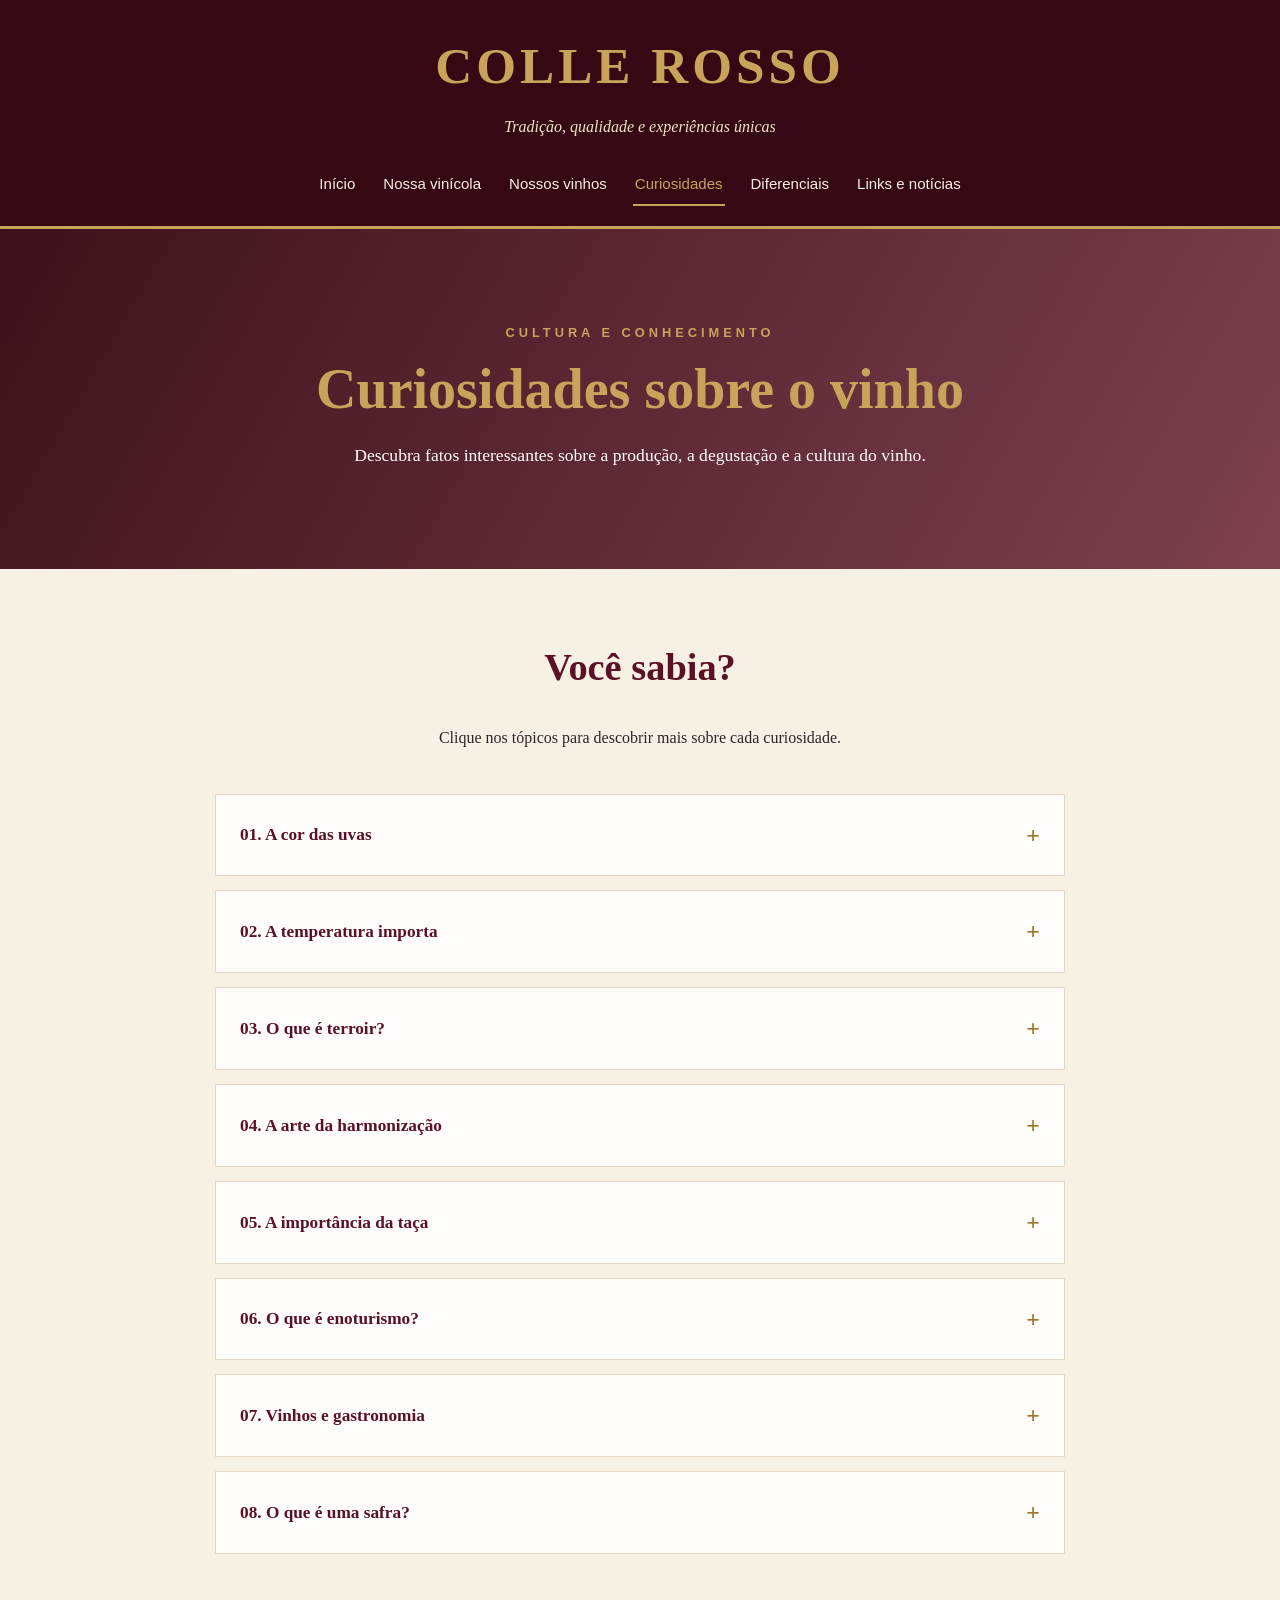
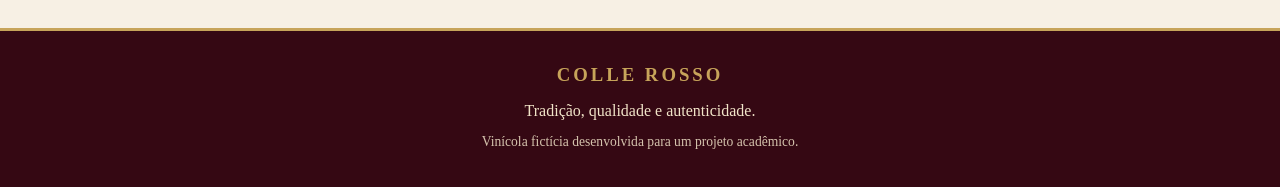
==== curiosidades.html @ 6cc1bf2d "." ====
<!DOCTYPE html>
<html lang="pt-BR">

<head>
    <meta charset="UTF-8">
    <meta name="viewport" content="width=device-width, initial-scale=1.0">

    <title>Curiosidades | Colle Rosso</title>

    <link rel="stylesheet" href="style.css">
    <script src="script.js" defer></script>
</head>

<body>

    <header class="cabecalho">

        <div class="marca">
            <h1>COLLE ROSSO</h1>
            <p>Tradição, qualidade e experiências únicas</p>
        </div>

        <button class="botao-menu"
                id="botao-menu"
                aria-label="Abrir menu"
                aria-expanded="false"
                aria-controls="menu-principal">
            ☰
        </button>

        <nav class="menu" id="menu-principal">

            <a href="index.html">Início</a>
            <a href="vinicola.html">Nossa vinícola</a>
            <a href="vinhos.html">Nossos vinhos</a>
            <a href="curiosidades.html" aria-current="page">Curiosidades</a>
            <a href="diferencas.html">Diferenciais</a>
            <a href="links.html">Links e notícias</a>

        </nav>

    </header>


    <section class="hero">

        <div class="hero-conteudo">

            <p class="subtitulo">CULTURA E CONHECIMENTO</p>

            <h2>Curiosidades sobre o vinho</h2>

            <p>
                Descubra fatos interessantes sobre a produção,
                a degustação e a cultura do vinho.
            </p>

        </div>

    </section>


    <main>

        <section class="introducao">

            <h2>Você sabia?</h2>

            <p>
                Clique nos tópicos para descobrir mais
                sobre cada curiosidade.
            </p>

        </section>


        <section class="lista-curiosidades">


            <article class="curiosidade">

                <button
                    class="botao-curiosidade"
                    aria-expanded="false"
                    aria-controls="curiosidade-1">

                    <span>01. A cor das uvas</span>

                    <span class="simbolo">+</span>

                </button>

                <div
                    class="conteudo-curiosidade"
                    id="curiosidade-1"
                    hidden>

                    <p>
                        A cor de um vinho depende de fatores como
                        a variedade da uva e o processo de produção.
                        Nos vinhos tintos, o contato do suco com
                        as cascas contribui para a cor e para
                        a extração de compostos.
                    </p>

                </div>

            </article>


            <article class="curiosidade">

                <button
                    class="botao-curiosidade"
                    aria-expanded="false"
                    aria-controls="curiosidade-2">

                    <span>02. A temperatura importa</span>

                    <span class="simbolo">+</span>

                </button>

                <div
                    class="conteudo-curiosidade"
                    id="curiosidade-2"
                    hidden>

                    <p>
                        A temperatura de serviço influencia
                        a percepção dos aromas e sabores.
                        Por isso, diferentes estilos de vinho
                        costumam ser servidos em temperaturas
                        distintas.
                    </p>

                </div>

            </article>


            <article class="curiosidade">

                <button
                    class="botao-curiosidade"
                    aria-expanded="false"
                    aria-controls="curiosidade-3">

                    <span>03. O que é terroir?</span>

                    <span class="simbolo">+</span>

                </button>

                <div
                    class="conteudo-curiosidade"
                    id="curiosidade-3"
                    hidden>

                    <p>
                        Terroir é um conceito que reúne fatores
                        naturais e humanos, como clima, solo,
                        relevo e práticas de cultivo, que
                        influenciam as características de um vinho.
                    </p>

                </div>

            </article>


            <article class="curiosidade">

                <button
                    class="botao-curiosidade"
                    aria-expanded="false"
                    aria-controls="curiosidade-4">

                    <span>04. A arte da harmonização</span>

                    <span class="simbolo">+</span>

                </button>

                <div
                    class="conteudo-curiosidade"
                    id="curiosidade-4"
                    hidden>

                    <p>
                        A harmonização procura criar equilíbrio
                        entre a bebida e a comida. Intensidade,
                        acidez, textura e sabores são alguns
                        dos aspectos considerados.
                    </p>

                </div>

            </article>


            <article class="curiosidade">

                <button
                    class="botao-curiosidade"
                    aria-expanded="false"
                    aria-controls="curiosidade-5">

                    <span>05. A importância da taça</span>

                    <span class="simbolo">+</span>

                </button>

                <div
                    class="conteudo-curiosidade"
                    id="curiosidade-5"
                    hidden>

                    <p>
                        O formato da taça pode ajudar a direcionar
                        os aromas e influenciar a experiência
                        de degustação. É possível apreciar um bom
                        vinho sem precisar ter muitos modelos
                        diferentes de taças.
                    </p>

                </div>

            </article>


            <article class="curiosidade">

                <button
                    class="botao-curiosidade"
                    aria-expanded="false"
                    aria-controls="curiosidade-6">

                    <span>06. O que é enoturismo?</span>

                    <span class="simbolo">+</span>

                </button>

                <div
                    class="conteudo-curiosidade"
                    id="curiosidade-6"
                    hidden>

                    <p>
                        O enoturismo combina o vinho com
                        experiências como visitas a vinícolas,
                        degustações, passeios e atividades
                        gastronômicas.
                    </p>

                </div>

            </article>


            <article class="curiosidade">

                <button
                    class="botao-curiosidade"
                    aria-expanded="false"
                    aria-controls="curiosidade-7">

                    <span>07. Vinhos e gastronomia</span>

                    <span class="simbolo">+</span>

                </button>

                <div
                    class="conteudo-curiosidade"
                    id="curiosidade-7"
                    hidden>

                    <p>
                        Vinhos podem acompanhar entradas,
                        pratos principais e sobremesas.
                        O melhor acompanhamento depende
                        do estilo da bebida e das preferências
                        de quem está à mesa.
                    </p>

                </div>

            </article>


            <article class="curiosidade">

                <button
                    class="botao-curiosidade"
                    aria-expanded="false"
                    aria-controls="curiosidade-8">

                    <span>08. O que é uma safra?</span>

                    <span class="simbolo">+</span>

                </button>

                <div
                    class="conteudo-curiosidade"
                    id="curiosidade-8"
                    hidden>

                    <p>
                        A safra está relacionada ao ano de colheita
                        das uvas. As condições climáticas variam
                        de um ano para outro e podem influenciar
                        as características da produção.
                    </p>

                </div>

            </article>


        </section>

    </main>


    <footer class="rodape">

        <h3>COLLE ROSSO</h3>

        <p>Tradição, qualidade e autenticidade.</p>

        <p class="rodape-menor">
            Vinícola fictícia desenvolvida para um projeto acadêmico.
        </p>

    </footer>

</body>

</html>
---- style.css ----
/* ========================================
   1. CORES E CONFIGURAÇÕES GERAIS
======================================== */

:root {
    --bordo: #5b1025;
    --bordo-escuro: #350813;
    --dourado: #c7a45a;
    --creme: #f7f0e4;
    --branco: #fffdf9;
    --texto: #302329;
    --borda: #e5d7c2;
}

* {
    box-sizing: border-box;
}

html {
    scroll-behavior: smooth;
}

body {
    margin: 0;
    font-family: Georgia, "Times New Roman", serif;
    background: var(--creme);
    color: var(--texto);
    line-height: 1.7;
}

img {
    max-width: 100%;
}

a {
    color: var(--bordo);
}

button {
    font: inherit;
}


/* ========================================
   2. CABEÇALHO E MARCA
======================================== */

.cabecalho {
    background: var(--bordo-escuro);
    color: var(--creme);
    border-bottom: 3px solid var(--dourado);
}

.marca {
    text-align: center;
    padding: 22px 16px 12px;
}

.marca h1 {
    margin: 0;
    color: var(--dourado);
    font-size: clamp(2rem, 5vw, 3.2rem);
    letter-spacing: 4px;
}

.marca p {
    margin: 4px 0 0;
    font-style: italic;
    color: #f1e4c8;
}


/* ========================================
   3. MENU DE NAVEGAÇÃO
======================================== */

.menu {
    display: flex;
    justify-content: center;
    align-items: center;
    flex-wrap: wrap;
    gap: 8px 24px;
    padding: 12px 18px 20px;
}

.menu a {
    color: var(--creme);
    text-decoration: none;
    font-family: Arial, sans-serif;
    font-size: 0.94rem;
    padding: 7px 2px;
    border-bottom: 2px solid transparent;
    transition: color 0.25s, border-color 0.25s;
}

.menu a:hover,
.menu a:focus-visible,
.menu a[aria-current="page"] {
    color: var(--dourado);
    border-bottom-color: var(--dourado);
}

.menu a:focus-visible,
.botao:focus-visible,
button:focus-visible {
    outline: 2px solid var(--dourado);
    outline-offset: 4px;
}


/* Botão do menu para celulares */

.botao-menu {
    display: none;
    background: transparent;
    border: 1px solid var(--dourado);
    color: var(--dourado);
    padding: 7px 13px;
    cursor: pointer;
    font-size: 1.5rem;
}


/* ========================================
   4. BANNER PRINCIPAL
======================================== */

.hero {
    min-height: 340px;
    display: grid;
    place-items: center;
    text-align: center;
    padding: 55px 22px;

    background:
        linear-gradient(
            120deg,
            rgba(53, 8, 19, 0.96),
            rgba(91, 16, 37, 0.78)
        );

    color: var(--branco);
}

.hero-conteudo {
    max-width: 780px;
}

.subtitulo {
    color: var(--dourado);
    font-family: Arial, sans-serif;
    font-size: 0.8rem;
    letter-spacing: 4px;
    font-weight: bold;
}

.hero h2 {
    color: var(--dourado);
    font-size: clamp(2rem, 5vw, 3.5rem);
    line-height: 1.2;
    margin: 12px 0 18px;
}

.hero p:not(.subtitulo) {
    font-size: 1.1rem;
}


/* ========================================
   5. CONTEÚDO DAS PÁGINAS
======================================== */

main {
    width: min(1100px, 100%);
    margin: auto;
    padding: 42px 22px 60px;
}

.introducao {
    max-width: 800px;
    margin: 0 auto 42px;
    text-align: center;
}

.introducao h2,
.secao h2 {
    color: var(--bordo);
    font-size: clamp(1.7rem, 4vw, 2.4rem);
    line-height: 1.3;
}

.introducao p {
    margin: 12px auto;
}

.secao {
    margin-top: 45px;
    margin-bottom: 45px;
}

.secao > h2 {
    text-align: center;
    margin-bottom: 24px;
}

.texto-centralizado {
    max-width: 800px;
    margin: 20px auto;
    text-align: center;
}


/* ========================================
   6. CARTÕES
======================================== */

.grade-cartoes {
    display: grid;
    grid-template-columns: repeat(
        auto-fit,
        minmax(min(100%, 240px), 1fr)
    );

    gap: 22px;
}

.cartao {
    background: var(--branco);
    border: 1px solid var(--borda);
    border-radius: 5px;
    padding: 25px;

    box-shadow: 0 5px 18px rgba(53, 8, 19, 0.05);

    transition:
        transform 0.25s,
        box-shadow 0.25s;
}

.cartao:hover {
    transform: translateY(-4px);
    box-shadow: 0 9px 24px rgba(53, 8, 19, 0.10);
}

.cartao h3 {
    color: var(--bordo);
    font-size: 1.35rem;
    margin-top: 0;
}

.link-cartao {
    display: inline-block;
    margin-top: 10px;
    font-weight: bold;
    text-decoration: none;
}

.link-cartao:hover {
    color: #9b6f22;
    text-decoration: underline;
}


/* ========================================
   7. BOTÕES
======================================== */

.botao {
    display: inline-block;
    padding: 12px 24px;

    background: var(--bordo);
    color: var(--branco);

    border: 1px solid var(--dourado);
    border-radius: 2px;

    text-align: center;
    text-decoration: none;
    font-family: Arial, sans-serif;

    transition:
        background 0.25s,
        color 0.25s,
        transform 0.25s;
}

.botao:hover {
    background: var(--dourado);
    color: var(--bordo-escuro);
    transform: translateY(-2px);
}

.chamada-final {
    margin-top: 50px;
    padding: 35px 22px;
    text-align: center;

    background: #eee1cd;
    border-top: 1px solid var(--dourado);
    border-bottom: 1px solid var(--dourado);
}

.chamada-final h2 {
    color: var(--bordo);
}


/* ========================================
   8. IMAGENS
======================================== */

.imagem-destaque {
    max-width: 850px;
    margin: 0 auto 40px;
}

.imagem-destaque img {
    display: block;
    width: 100%;
    max-height: 460px;
    object-fit: cover;
    border: 3px solid var(--dourado);
}

.imagem-link {
    width: 100%;
    height: 190px;
    overflow: hidden;
    margin-bottom: 20px;
    background: #eadfcf;
}

.imagem-link img {
    width: 100%;
    height: 100%;
    display: block;
    object-fit: cover;
}


/* ========================================
   9. CARROSSEL DE VINHOS
======================================== */

.carrossel {
    max-width: 850px;
    margin: 0 auto;
}

.carrossel-controles {
    display: flex;
    align-items: center;
    justify-content: center;
    gap: 24px;
    margin-bottom: 22px;
}

.carrossel-controles p {
    color: var(--bordo);
    font-weight: bold;
    text-align: center;
}

.seta-carrossel {
    width: 46px;
    height: 46px;

    border: 1px solid var(--dourado);
    background: var(--bordo);
    color: var(--branco);

    border-radius: 50%;
    font-size: 1.2rem;

    cursor: pointer;
    transition: background 0.2s, color 0.2s;
}

.seta-carrossel:hover {
    background: var(--dourado);
    color: var(--bordo-escuro);
}

.seta-carrossel:disabled {
    opacity: 0.35;
    cursor: not-allowed;
}

.trilho-vinhos {
    display: flex;
    overflow-x: auto;

    scroll-snap-type: x mandatory;
    scroll-behavior: smooth;

    scrollbar-width: thin;
    scrollbar-color: var(--bordo) #e5d7c2;

    border: 1px solid var(--borda);
    background: var(--branco);
}

.cartao-vinho {
    flex: 0 0 100%;
    min-width: 0;
    scroll-snap-align: start;
    scroll-snap-stop: always;
}

.foto-vinho {
    height: 320px;
    display: flex;
    justify-content: center;
    align-items: center;

    padding: 20px;
    background: #eee3d3;
}

.foto-vinho img {
    width: 100%;
    height: 100%;
    object-fit: contain;
}

.informacoes-vinho {
    padding: 28px clamp(20px, 5vw, 45px) 38px;
}

.categoria-vinho {
    color: #92702d;
    font-family: Arial, sans-serif;
    font-weight: bold;
    letter-spacing: 3px;
    font-size: 0.78rem;
}

.informacoes-vinho h3 {
    font-size: clamp(1.8rem, 4vw, 2.4rem);
    color: var(--bordo);
    margin: 5px 0 15px;
}

.detalhes-vinho {
    border-top: 1px solid var(--borda);
    margin-top: 22px;
    padding-top: 12px;
}

.detalhes-vinho p {
    margin: 12px 0;
}

.detalhes-vinho strong {
    color: var(--bordo);
}

.indicadores-vinhos {
    display: flex;
    justify-content: center;
    flex-wrap: wrap;
    gap: 10px;
    margin: 25px 0;
}

.indicador-vinho {
    width: 12px;
    height: 12px;
    padding: 0;

    border: 1px solid var(--bordo);
    border-radius: 50%;

    background: transparent;
    cursor: pointer;
}

.indicador-vinho.ativo {
    background: var(--bordo);
    outline: 2px solid var(--dourado);
    outline-offset: 2px;
}

.aviso {
    margin: 30px auto;
    max-width: 800px;
    text-align: center;
    font-size: 0.9rem;
    color: #6b5960;
}


/* ========================================
   10. CURIOSIDADES EXPANSÍVEIS
======================================== */

.lista-curiosidades {
    max-width: 850px;
    margin: 0 auto;
}

.curiosidade {
    margin-bottom: 14px;
    background: var(--branco);
    border: 1px solid var(--borda);
}

.botao-curiosidade {
    display: flex;
    align-items: center;
    justify-content: space-between;
    gap: 20px;

    width: 100%;
    padding: 20px 24px;

    border: none;
    background: transparent;

    color: var(--bordo);
    text-align: left;
    font-size: 1.08rem;
    font-weight: bold;

    cursor: pointer;
}

.botao-curiosidade:hover {
    background: #f0e5d5;
}

.simbolo {
    flex-shrink: 0;
    color: #9b762f;
    font-size: 1.5rem;
}

.conteudo-curiosidade {
    padding: 0 24px 22px;
}

.conteudo-curiosidade p {
    margin: 0;
}


/* ========================================
   11. PÁGINA DE LINKS
======================================== */

.cartao-link {
    display: flex;
    flex-direction: column;
    align-items: flex-start;
}

.cartao-link .botao {
    margin-top: auto;
}

.cartao-link h3 {
    margin-bottom: 8px;
}

.cartao-link p {
    margin-bottom: 22px;
}


/* ========================================
   12. RODAPÉ
======================================== */

.rodape {
    padding: 28px 18px;
    text-align: center;

    background: var(--bordo-escuro);
    color: #f1e4c8;

    border-top: 3px solid var(--dourado);
}

.rodape h3 {
    margin: 0;
    color: var(--dourado);
    letter-spacing: 3px;
}

.rodape p {
    margin: 6px 0;
}

.rodape-menor {
    font-size: 0.85rem;
    opacity: 0.85;
}


/* ========================================
   13. RESPONSIVIDADE PARA CELULARES
======================================== */

@media (max-width: 700px) {

    .marca {
        padding: 18px 12px 10px;
    }

    .marca h1 {
        letter-spacing: 2px;
    }

    .botao-menu {
        display: block;
        margin: 0 auto 15px;
    }

    .menu {
        display: none;
        flex-direction: column;
        align-items: stretch;

        gap: 0;
        padding: 0 20px 18px;
    }

    .menu.aberto {
        display: flex;
    }

    .menu a {
        padding: 12px;
        text-align: center;
        border-bottom: 1px solid rgba(199, 164, 90, 0.25);
    }

    .hero {
        min-height: 290px;
        padding: 40px 18px;
    }

    main {
        padding: 30px 16px 45px;
    }

    .grade-cartoes {
        grid-template-columns: 1fr;
    }

    .foto-vinho {
        height: 250px;
    }

    .informacoes-vinho {
        padding: 24px 20px 30px;
    }

    .carrossel-controles {
        gap: 14px;
    }

    .seta-carrossel {
        width: 42px;
        height: 42px;
    }

    .botao-curiosidade {
        padding: 18px;
    }

    .conteudo-curiosidade {
        padding: 0 18px 20px;
    }

}


/* ========================================
   14. ACESSIBILIDADE: MOVIMENTO REDUZIDO
======================================== */

@media (prefers-reduced-motion: reduce) {

    html {
        scroll-behavior: auto;
    }

    *,
    *::before,
    *::after {
        scroll-behavior: auto !important;
        transition-duration: 0.01ms !important;
        animation-duration: 0.01ms !important;
    }

}
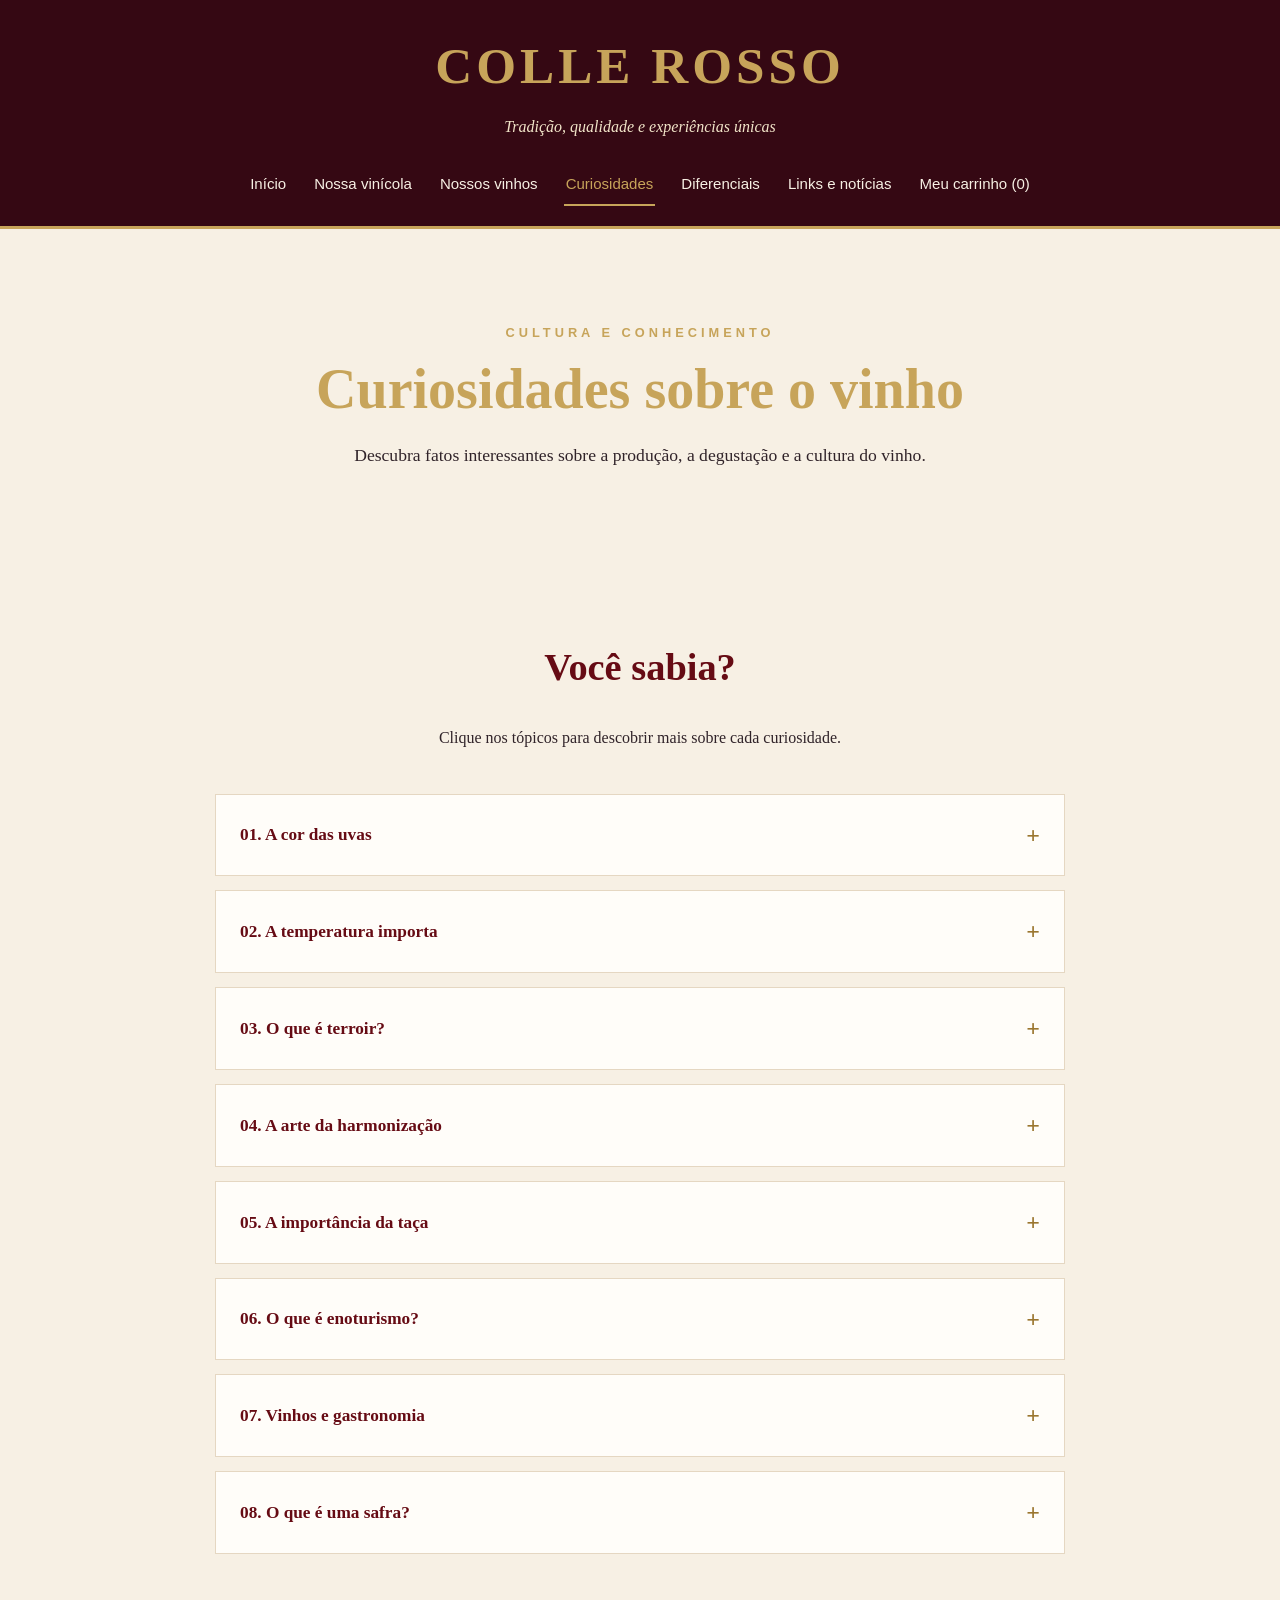
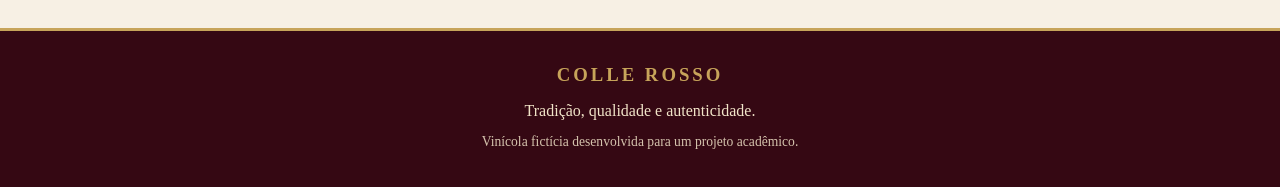
==== commit 199648ab: "." ====
--- a/curiosidades.html
+++ b/curiosidades.html
@@ -36,6 +36,10 @@
             <a href="curiosidades.html" aria-current="page">Curiosidades</a>
             <a href="diferencas.html">Diferenciais</a>
             <a href="links.html">Links e notícias</a>
+            <a href="carrinho.html">
+    <span>Meu carrinho</span>
+    (<span class="contador-carrinho">0</span>)
+</a>
 
         </nav>
 
@@ -340,4 +344,4 @@
 
 </body>
 
-</html>+</html>
--- a/style.css
+++ b/style.css
@@ -3,7 +3,7 @@
 ======================================== */
 
 :root {
-    --bordo: #5b1025;
+    --bordo: #660b14;
     --bordo-escuro: #350813;
     --dourado: #c7a45a;
     --creme: #f7f0e4;
@@ -133,13 +133,8 @@
     padding: 55px 22px;
 
     background:
-        linear-gradient(
-            120deg,
-            rgba(53, 8, 19, 0.96),
-            rgba(91, 16, 37, 0.78)
-        );
-
-    color: var(--branco);
+            #660b14,
+
 }
 
 .hero-conteudo {
@@ -695,4 +690,145 @@
         animation-duration: 0.01ms !important;
     }
 
-}+}
+
+/* ======================================
+   CARRINHO - COLLE ROSSO
+====================================== */
+
+.pagina-carrinho {
+    max-width: 1000px;
+    margin: 60px auto;
+    padding: 30px;
+}
+
+.pagina-carrinho h1 {
+    color: var(--bordo);
+    margin-bottom: 15px;
+}
+
+.pagina-carrinho > p {
+    margin-bottom: 35px;
+}
+
+.item-carrinho {
+    display: flex;
+    align-items: center;
+    gap: 25px;
+    padding: 20px;
+    margin-bottom: 20px;
+    background: white;
+    border: 1px solid var(--dourado);
+    border-radius: 10px;
+}
+
+.item-carrinho img {
+    width: 100px;
+    height: 120px;
+    object-fit: contain;
+}
+
+.informacoes-produto {
+    flex: 1;
+}
+
+.informacoes-produto h3 {
+    color: var(--bordo);
+    margin-bottom: 10px;
+}
+
+.controles-quantidade {
+    display: flex;
+    align-items: center;
+    gap: 15px;
+    margin-top: 15px;
+}
+
+.controles-quantidade button {
+    width: 30px;
+    height: 30px;
+    border: 1px solid var(--dourado);
+    background: var(--creme);
+    color: var(--bordo);
+    cursor: pointer;
+}
+
+.remover-produto {
+    border: none;
+    background: none;
+    color: var(--bordo);
+    text-decoration: underline;
+    cursor: pointer;
+}
+
+.resumo-carrinho {
+    margin-top: 35px;
+    padding: 25px;
+    background: var(--creme);
+    border: 1px solid var(--dourado);
+    border-radius: 10px;
+}
+
+.resumo-carrinho h2 {
+    margin-bottom: 20px;
+    color: var(--bordo);
+}
+
+.resumo-carrinho p {
+    margin-bottom: 15px;
+}
+
+.aviso-carrinho {
+    font-size: 13px;
+    color: #705b50;
+}
+
+.botao-voltar,
+.botao-carrinho {
+    display: inline-flex;
+    justify-content: center;
+    align-items: center;
+    gap: 10px;
+    padding: 12px 20px;
+    background: var(--bordo);
+    color: var(--creme);
+    border: 1px solid var(--dourado);
+    border-radius: 6px;
+    text-decoration: none;
+    cursor: pointer;
+    transition: 0.3s;
+}
+
+.botao-voltar:hover,
+.botao-carrinho:hover {
+    background: var(--dourado);
+    color: var(--bordo);
+}
+
+.carrinho-vazio {
+    padding: 30px;
+    text-align: center;
+    background: white;
+    border-radius: 10px;
+}
+
+@media (max-width: 600px) {
+    .pagina-carrinho {
+        padding: 20px;
+        margin: 30px auto;
+    }
+
+    .item-carrinho {
+        gap: 12px;
+        flex-wrap: wrap;
+    }
+
+    .item-carrinho img {
+        width: 75px;
+        height: 100px;
+    }
+
+    .remover-produto {
+        margin-left: auto;
+    }
+}
